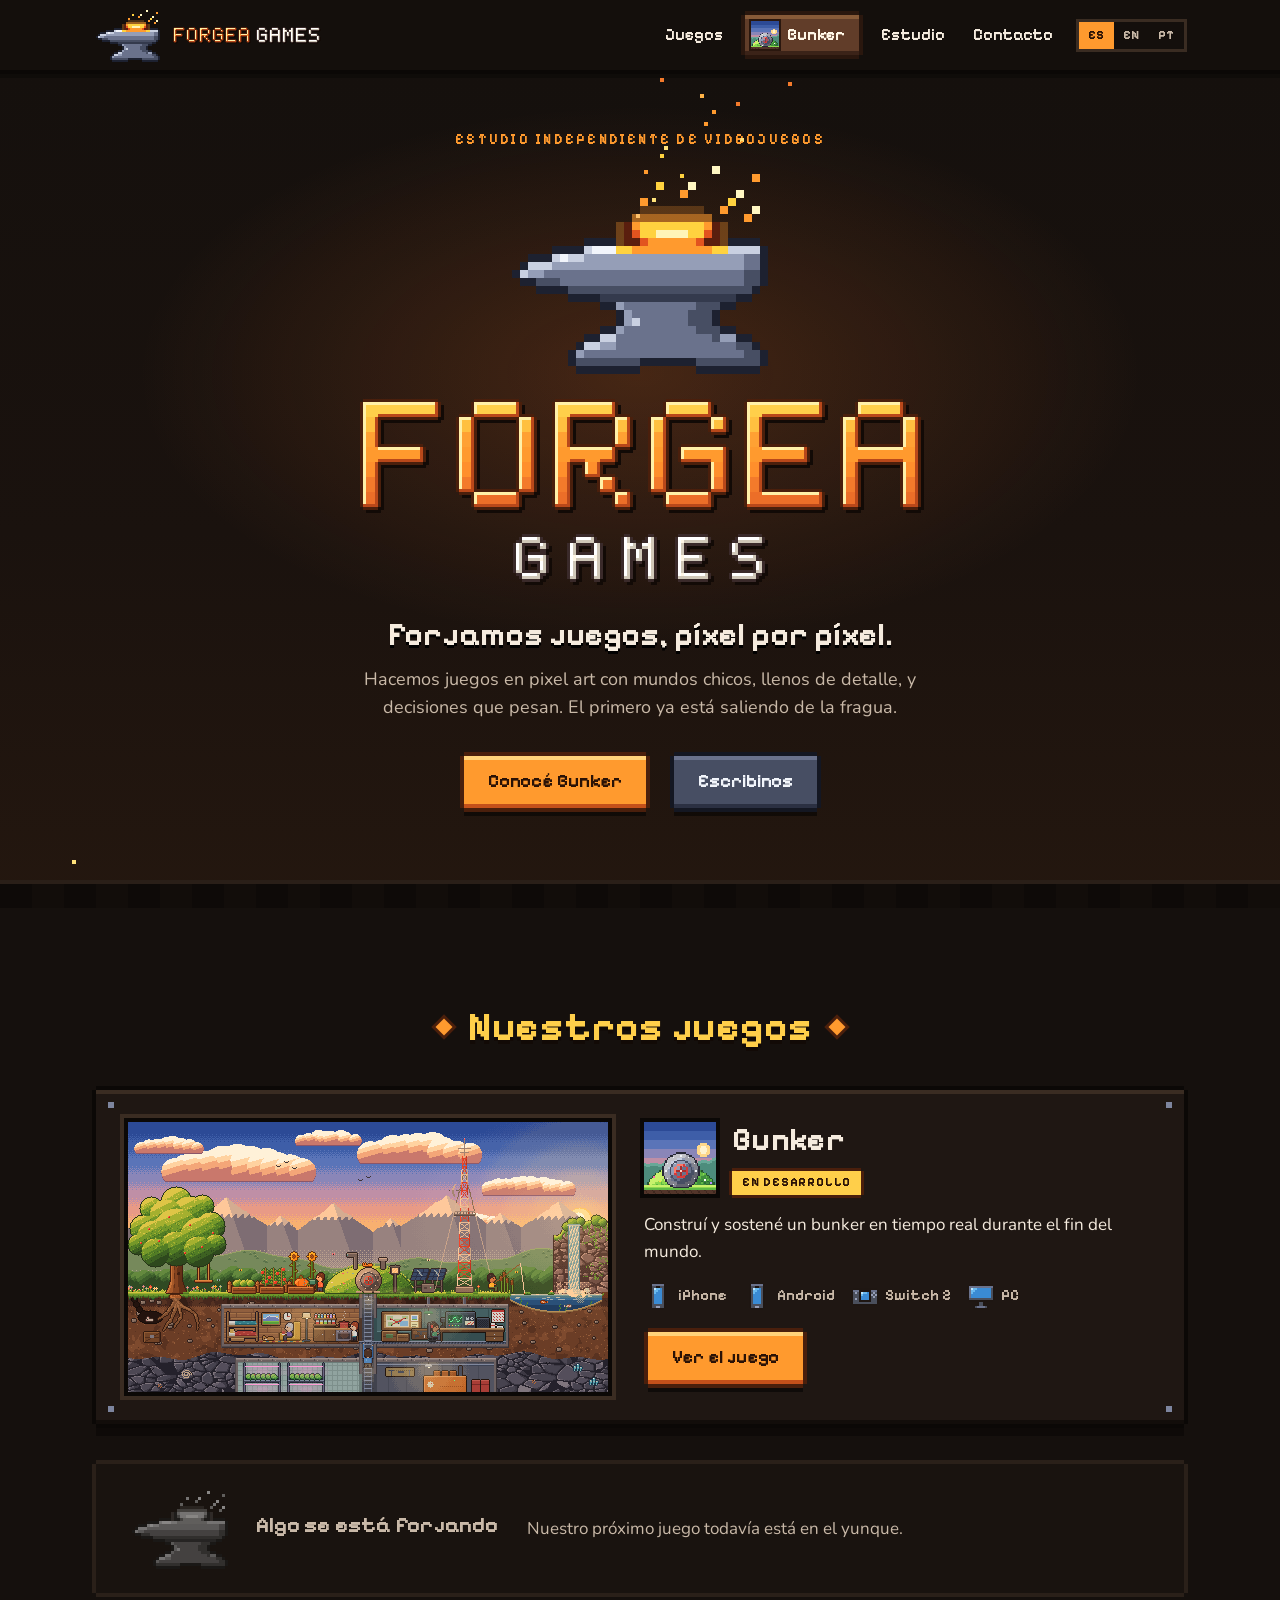
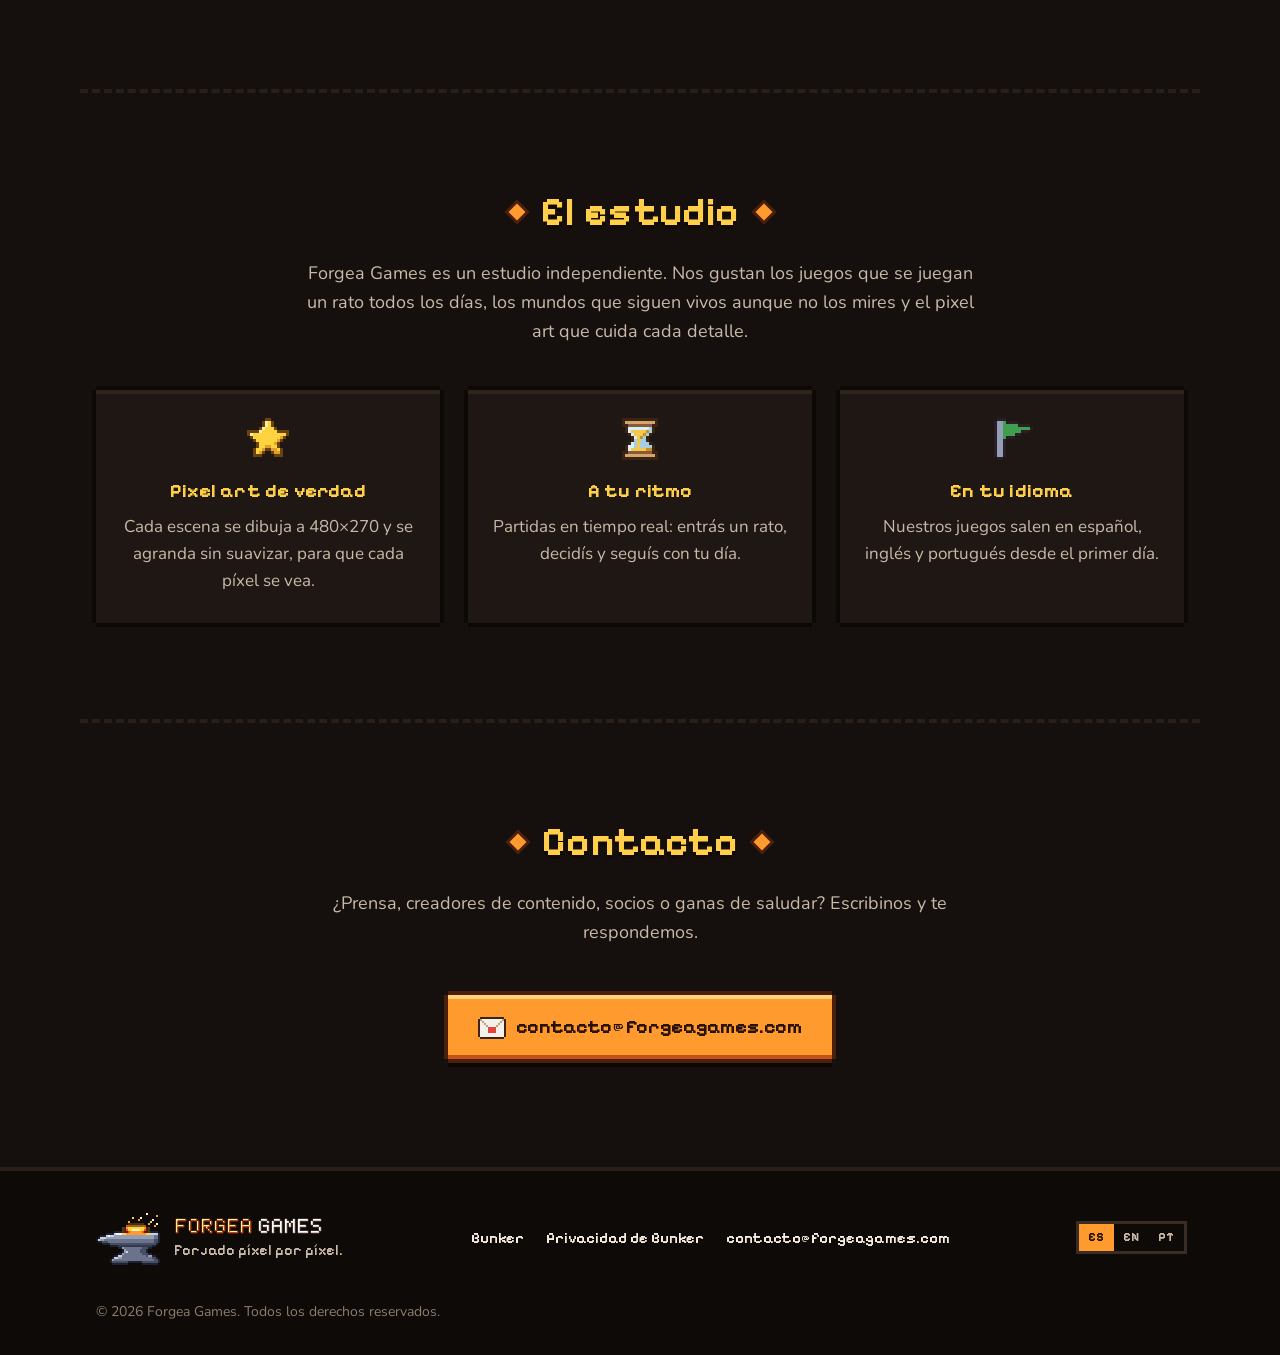
==== index.html @ 0dc5e430 "Sitio armado desde a2ef6ce" ====
<!doctype html>
<html lang="es-419">
<head>
<meta charset="utf-8">
<meta name="viewport" content="width=device-width, initial-scale=1">
<title>Forgea Games · Estudio independiente de videojuegos</title>
<meta name="description" content="Forgea Games es un estudio independiente de videojuegos en pixel art. Nuestro primer juego, Bunker, llega pronto a celulares, consola y PC.">
<link rel="canonical" href="https://forgeagames.com/">
<link rel="alternate" hreflang="es" href="https://forgeagames.com/">
<link rel="alternate" hreflang="en" href="https://forgeagames.com/en/">
<link rel="alternate" hreflang="pt-BR" href="https://forgeagames.com/pt/">
<link rel="alternate" hreflang="x-default" href="https://forgeagames.com/">
<meta property="og:type" content="website">
<meta property="og:site_name" content="Forgea Games">
<meta property="og:title" content="Forgea Games · Estudio independiente de videojuegos">
<meta property="og:description" content="Forgea Games es un estudio independiente de videojuegos en pixel art. Nuestro primer juego, Bunker, llega pronto a celulares, consola y PC.">
<meta property="og:url" content="https://forgeagames.com/">
<meta property="og:image" content="https://forgeagames.com/assets/img/og/forgea.png">
<meta property="og:image:width" content="1200">
<meta property="og:image:height" content="630">
<meta property="og:locale" content="es_LA">
<meta name="twitter:card" content="summary_large_image">
<meta name="theme-color" content="#15100d">
<link rel="icon" href="./assets/favicon.ico?v=51ffd962" sizes="32x32">
<link rel="icon" type="image/png" href="./assets/img/forgea/favicon-32.png?v=cf8dc2ad">
<link rel="apple-touch-icon" href="./assets/img/forgea/apple-touch-icon.png?v=81896b90">
<link rel="manifest" href="./site.webmanifest">
<link rel="preload" href="./assets/fonts/bunker-pixel-700.woff2?v=e2ce16b4" as="font" type="font/woff2" crossorigin>
<link rel="stylesheet" href="./assets/css/sitio.css?v=8b148fa3">
<script>document.documentElement.classList.add('js')</script>
<script type="application/ld+json">{"@context": "https://schema.org", "@type": "Organization", "name": "Forgea Games", "url": "https://forgeagames.com/", "logo": "https://forgeagames.com/assets/img/forgea/icon-512.png", "email": "contacto@forgeagames.com"}</script>
</head>
<body class="pagina-inicio">
<a class="saltar" href="#contenido">Saltar al contenido</a>
<header class="cabecera">
  <div class="cabecera__in">
    <a class="marca" href="./">
      <img class="marca__yunque" src="./assets/img/forgea/yunque.png?v=7bada921" width="64" height="54" alt="">
      <img class="marca__texto" src="./assets/img/forgea/logo-linea.png?v=d638ceb3" width="149" height="18" alt="Forgea Games">
    </a>
    <button class="menu-boton" type="button" aria-expanded="false" aria-controls="menu">
      <span class="menu-boton__barras" aria-hidden="true"></span>
      <span class="oculto">Menú</span>
    </button>
    <nav id="menu" class="menu" aria-label="Principal">
      <a class="menu__link" href="./#juegos">Juegos</a>
      <a class="menu__solapa" href="bunker/">
        <img src="./assets/img/bunker/icono.png?v=cd34c336" width="28" height="28" alt="">
        <span>Bunker</span>
      </a>
      <a class="menu__link" href="./#estudio">Estudio</a>
      <a class="menu__link" href="./#contacto">Contacto</a>
      <div class="idiomas" role="group" aria-label="Idioma"><a href="./" hreflang="es" lang="es-419" title="Español" aria-current="true">ES</a><a href="en/" hreflang="en" lang="en" title="English">EN</a><a href="pt/" hreflang="pt-BR" lang="pt-BR" title="Português">PT</a></div>
    </nav>
  </div>
</header>
<main id="contenido">
<section class="forja" aria-labelledby="titulo-forgea">
  <canvas class="forja__chispas" aria-hidden="true"></canvas>
  <div class="forja__in">
    <p class="forja__etiqueta">Estudio independiente de videojuegos</p>
    <h1 id="titulo-forgea" class="forja__logo">
      <img class="forja__yunque pixel" src="./assets/img/forgea/yunque.png?v=7bada921" width="32" height="27" alt="">
      <img class="forja__nombre pixel" src="./assets/img/forgea/logo.png?v=f88aaccf" width="189" height="63" alt="Forgea Games">
    </h1>
    <p class="forja__lema">Forjamos juegos, píxel por píxel.</p>
    <p class="forja__texto">Hacemos juegos en pixel art con mundos chicos, llenos de detalle, y decisiones que pesan. El primero ya está saliendo de la fragua.</p>
    <div class="botones">
      <a class="boton boton--fuego" href="bunker/">Conocé Bunker</a>
      <a class="boton boton--acero" href="#contacto">Escribinos</a>
    </div>
  </div>
</section>

<section id="juegos" class="seccion" aria-labelledby="titulo-juegos">
  <h2 id="titulo-juegos" class="seccion__titulo">Nuestros juegos</h2>
  <div class="juegos">
    <article class="juego placa" aria-labelledby="nombre-bunker">
      <a class="juego__arte" href="bunker/" tabindex="-1" aria-hidden="true">
        <img class="pixel" src="./assets/img/bunker/momento-tarde.webp?v=a9194ed6" width="480" height="270" alt="" loading="lazy">
      </a>
      <div class="juego__info">
        <div class="juego__cabeza">
          <img class="juego__icono pixel" src="./assets/img/bunker/icono.png?v=cd34c336" width="72" height="72" alt="">
          <div>
            <h3 id="nombre-bunker" class="juego__nombre"><a href="bunker/">Bunker</a></h3>
            <p class="chip">En desarrollo</p>
          </div>
        </div>
        <p class="juego__texto">Construí y sostené un bunker en tiempo real durante el fin del mundo.</p>
        <ul class="juego__plataformas" aria-label="Plataformas">
          <li><img class="pixel" src="./assets/img/iconos/celular.png?v=62408f37" width="28" height="28" alt="">iPhone</li>
          <li><img class="pixel" src="./assets/img/iconos/celular.png?v=62408f37" width="28" height="28" alt="">Android</li>
          <li><img class="pixel" src="./assets/img/iconos/consola.png?v=cbda103f" width="28" height="28" alt="">Switch 2</li>
          <li><img class="pixel" src="./assets/img/iconos/pc.png?v=836e773e" width="28" height="28" alt="">PC</li>
        </ul>
        <a class="boton boton--fuego" href="bunker/">Ver el juego</a>
      </div>
    </article>
    <article class="juego juego--proximo placa placa--apagada" aria-labelledby="titulo-proximo">
      <img class="juego__yunque pixel" src="./assets/img/forgea/yunque.png?v=7bada921" width="32" height="27" alt="">
      <h3 id="titulo-proximo" class="juego__nombre">Algo se está forjando</h3>
      <p>Nuestro próximo juego todavía está en el yunque.</p>
    </article>
  </div>
</section>

<section id="estudio" class="seccion seccion--estudio" aria-labelledby="titulo-estudio">
  <h2 id="titulo-estudio" class="seccion__titulo">El estudio</h2>
  <p class="seccion__intro">Forgea Games es un estudio independiente. Nos gustan los juegos que se juegan un rato todos los días, los mundos que siguen vivos aunque no los mires y el pixel art que cuida cada detalle.</p>
  <ul class="pilares">
    <li class="pilar">
      <img class="pixel" src="./assets/img/iconos/estrella.png?v=aeb5903c" width="42" height="42" alt="">
      <h3>Pixel art de verdad</h3>
      <p>Cada escena se dibuja a 480×270 y se agranda sin suavizar, para que cada píxel se vea.</p>
    </li>
    <li class="pilar">
      <img class="pixel" src="./assets/img/iconos/reloj_arena.png?v=284cdc92" width="42" height="42" alt="">
      <h3>A tu ritmo</h3>
      <p>Partidas en tiempo real: entrás un rato, decidís y seguís con tu día.</p>
    </li>
    <li class="pilar">
      <img class="pixel" src="./assets/img/iconos/bandera.png?v=748ab055" width="42" height="42" alt="">
      <h3>En tu idioma</h3>
      <p>Nuestros juegos salen en español, inglés y portugués desde el primer día.</p>
    </li>
  </ul>
</section>

<section id="contacto" class="seccion seccion--contacto" aria-labelledby="titulo-contacto">
  <h2 id="titulo-contacto" class="seccion__titulo">Contacto</h2>
  <p class="seccion__intro">¿Prensa, creadores de contenido, socios o ganas de saludar? Escribinos y te respondemos.</p>
  <p class="contacto">
    <a class="boton boton--fuego boton--grande" href="mailto:contacto@forgeagames.com">
      <img class="pixel" src="./assets/img/iconos/carta.png?v=d3235bd9" width="28" height="28" alt="">contacto@forgeagames.com
    </a>
  </p>
</section>

</main>
<footer class="pie">
  <div class="pie__in">
    <div class="pie__marca">
      <img src="./assets/img/forgea/yunque.png?v=7bada921" width="64" height="54" alt="">
      <div>
        <img src="./assets/img/forgea/logo-linea.png?v=d638ceb3" width="149" height="18" alt="Forgea Games">
        <p>Forjado píxel por píxel.</p>
      </div>
    </div>
    <nav class="pie__links" aria-label="Enlaces">
      <a href="bunker/">Bunker</a>
      <a href="bunker/privacidad/">Privacidad de Bunker</a>
      <a href="mailto:contacto@forgeagames.com">contacto@forgeagames.com</a>
    </nav>
    <div class="idiomas idiomas--pie" role="group" aria-label="Idioma"><a href="./" hreflang="es" lang="es-419" title="Español" aria-current="true">ES</a><a href="en/" hreflang="en" lang="en" title="English">EN</a><a href="pt/" hreflang="pt-BR" lang="pt-BR" title="Português">PT</a></div>
  </div>
  <p class="pie__legal">© 2026 Forgea Games. Todos los derechos reservados.</p>
</footer>
<script src="./assets/js/sitio.js?v=b1e569f9" defer></script>
</body>
</html>
---- assets/css/sitio.css ----
/* Forgea Games. Pixel art en todo: las imagenes chicas se agrandan sin suavizar (.pixel) y los bordes
   de botones y placas son de 4 px, como un pixel del juego a x4. */

@font-face { font-family: 'Bunker Pixel'; src: url(../fonts/bunker-pixel-400.woff2) format('woff2'); font-weight: 400; font-display: swap; }
@font-face { font-family: 'Bunker Pixel'; src: url(../fonts/bunker-pixel-600.woff2) format('woff2'); font-weight: 600; font-display: swap; }
@font-face { font-family: 'Bunker Pixel'; src: url(../fonts/bunker-pixel-700.woff2) format('woff2'); font-weight: 700; font-display: swap; }
@font-face { font-family: 'Nunito'; src: url(../fonts/nunito.woff2) format('woff2'); font-weight: 200 1000; font-display: swap; }

:root {
  --fondo: #15100d;
  --fondo-2: #1f1713;
  --fondo-3: #2a1f18;
  --linea: #0b0806;
  --texto: #f5ebde;
  --texto-suave: #c9b9a8;
  --fuego: #ff9a2e;
  --fuego-claro: #ffcf4a;
  --fuego-oscuro: #c4501a;
  --acero: #6a728c;
  --acero-claro: #959eb7;
  --tinta: #3b2a20;
  --tinta-suave: #6b5442;
  --amarillo: #ffd23f;
  --ancho: 1120px;
  --cabecera: 74px;
  --pixel-font: 'Bunker Pixel', ui-monospace, 'Courier New', monospace;
  --texto-font: 'Nunito', system-ui, -apple-system, 'Segoe UI', Roboto, sans-serif;
}

*, *::before, *::after { box-sizing: border-box; }
html { -webkit-text-size-adjust: 100%; scroll-behavior: smooth; scroll-padding-top: calc(var(--cabecera) + 16px); }
body { margin: 0; min-height: 100vh; background: var(--fondo); color: var(--texto); font: 400 1.0625rem/1.6 var(--texto-font); font-variant-ligatures: none; overflow-x: hidden; }
img { max-width: 100%; height: auto; }
.pixel, .pixel-fondo { image-rendering: pixelated; }
a { color: var(--fuego-claro); text-underline-offset: 3px; }
a:hover { color: #fff1a0; }
h1, h2, h3 { font-family: var(--pixel-font); font-weight: 700; line-height: 1.15; letter-spacing: .01em; }
p { margin: 0 0 1em; }
:focus-visible { outline: 3px solid #fff1a0; outline-offset: 4px; }
.oculto { position: absolute !important; width: 1px; height: 1px; overflow: hidden; clip: rect(0 0 0 0); white-space: nowrap; }
.saltar { position: absolute; left: 16px; top: -64px; z-index: 100; padding: 10px 16px; background: var(--fuego); color: #2a1206; font-family: var(--pixel-font); font-weight: 700; text-decoration: none; }
.saltar:focus { top: 12px; }

/* ---------------------------------------------------------------- botones y placas */

.boton {
  --bg: #474e63; --hi: #6a728c; --lo: #2b3042; --fg: #f2f5fb; --o: #141722;
  display: inline-flex; align-items: center; justify-content: center; gap: 10px;
  min-height: 52px; padding: 12px 24px; margin: 4px 8px 12px;
  font: 700 1.125rem/1.1 var(--pixel-font); color: var(--fg); text-decoration: none; text-align: center;
  background: var(--bg); border: 0; cursor: pointer;
  box-shadow: 0 -4px 0 0 var(--o), 0 4px 0 0 var(--o), -4px 0 0 0 var(--o), 4px 0 0 0 var(--o),
    0 8px 0 0 rgba(0, 0, 0, .5), inset 0 4px 0 0 var(--hi), inset 0 -4px 0 0 var(--lo);
  transition: transform .08s, filter .15s;
}
.boton img { width: 28px; height: 28px; image-rendering: pixelated; }
.boton:hover { color: var(--fg); filter: brightness(1.1); }
.boton:active { transform: translateY(4px); box-shadow: 0 -4px 0 0 var(--o), 0 4px 0 0 var(--o), -4px 0 0 0 var(--o), 4px 0 0 0 var(--o), inset 0 4px 0 0 var(--hi), inset 0 -4px 0 0 var(--lo); }
.boton--fuego { --bg: #ff9a2e; --hi: #ffd27a; --lo: #c4501a; --fg: #2a1206; --o: #4a1f0c; }
.boton--acero { --bg: #474e63; --hi: #6a728c; --lo: #2b3042; --fg: #f2f5fb; --o: #141722; }
.boton--grande { min-height: 64px; padding: 16px 30px; font-size: 1.25rem; }
.botones { display: flex; flex-wrap: wrap; justify-content: center; gap: 8px 12px; }

.placa {
  position: relative;
  background:
    linear-gradient(#7d859e, #7d859e) left 12px top 12px / 6px 6px no-repeat,
    linear-gradient(#7d859e, #7d859e) right 12px top 12px / 6px 6px no-repeat,
    linear-gradient(#7d859e, #7d859e) left 12px bottom 12px / 6px 6px no-repeat,
    linear-gradient(#7d859e, #7d859e) right 12px bottom 12px / 6px 6px no-repeat,
    var(--fondo-2);
  box-shadow: 0 -4px 0 0 var(--linea), 0 4px 0 0 var(--linea), -4px 0 0 0 var(--linea), 4px 0 0 0 var(--linea),
    inset 0 4px 0 0 #3a2c22, inset 0 -4px 0 0 #120d0a, 0 12px 0 0 rgba(0, 0, 0, .35);
}
.placa--apagada { background: #19130f; box-shadow: 0 -4px 0 0 #2a2019, 0 4px 0 0 #2a2019, -4px 0 0 0 #2a2019, 4px 0 0 0 #2a2019; }

.chip { display: inline-block; margin: 0; padding: 4px 10px; font: 700 .8125rem/1.2 var(--pixel-font); letter-spacing: .06em; text-transform: uppercase; color: #2a1206; background: var(--fuego-claro); box-shadow: 0 -3px 0 0 #4a1f0c, 0 3px 0 0 #4a1f0c, -3px 0 0 0 #4a1f0c, 3px 0 0 0 #4a1f0c; }
.chip--verde { background: #8fd94e; box-shadow: 0 -3px 0 0 #1f5531, 0 3px 0 0 #1f5531, -3px 0 0 0 #1f5531, 3px 0 0 0 #1f5531; }
.chip--arena { background: #f3c26b; box-shadow: 0 -3px 0 0 #6a432f, 0 3px 0 0 #6a432f, -3px 0 0 0 #6a432f, 3px 0 0 0 #6a432f; }
.chip--hielo { background: #bce6ff; box-shadow: 0 -3px 0 0 #2865ad, 0 3px 0 0 #2865ad, -3px 0 0 0 #2865ad, 3px 0 0 0 #2865ad; }

/* ---------------------------------------------------------------- cabecera */

.cabecera { position: sticky; top: 0; z-index: 40; background: rgba(21, 16, 13, .94); border-bottom: 4px solid var(--linea); box-shadow: 0 4px 0 rgba(0, 0, 0, .25); }
@supports (backdrop-filter: blur(4px)) { .cabecera { background: rgba(21, 16, 13, .82); backdrop-filter: blur(8px); } }
.cabecera__in { position: relative; max-width: var(--ancho); min-height: calc(var(--cabecera) - 4px); margin: 0 auto; padding: 8px 16px; display: flex; align-items: center; gap: 16px; }
.marca { display: inline-flex; align-items: center; gap: 12px; text-decoration: none; flex: none; }
.marca img { image-rendering: pixelated; display: block; }
.marca__yunque { width: 64px; height: 54px; }
.marca__texto { width: 149px; height: 18px; }
.menu { margin-left: auto; display: flex; align-items: center; gap: 4px; }
.menu__link { padding: 10px 12px; font: 600 1rem/1 var(--pixel-font); color: var(--texto); text-decoration: none; }
.menu__link:hover { color: var(--fuego-claro); }
.menu__solapa { display: inline-flex; align-items: center; gap: 8px; margin: 0 6px; padding: 6px 14px 6px 6px; font: 700 1rem/1 var(--pixel-font); color: #fff7e6; text-decoration: none; background: #613d29; box-shadow: 0 -4px 0 0 #2a170e, 0 4px 0 0 #2a170e, -4px 0 0 0 #2a170e, 4px 0 0 0 #2a170e, inset 0 4px 0 0 #875a38, inset 0 -4px 0 0 #3b2318; }
.menu__solapa img { width: 28px; height: 28px; image-rendering: pixelated; box-shadow: 0 0 0 2px #2a170e; }
.menu__solapa:hover { color: #fff7e6; filter: brightness(1.12); }
.menu__solapa[aria-current] { background: #5fb845; color: #10260f; box-shadow: 0 -4px 0 0 #1f5531, 0 4px 0 0 #1f5531, -4px 0 0 0 #1f5531, 4px 0 0 0 #1f5531, inset 0 4px 0 0 #8fd94e, inset 0 -4px 0 0 #3f8f3d; }
.idiomas { display: inline-flex; margin-left: 10px; box-shadow: 0 0 0 3px #3a2c22; }
.idiomas a { padding: 7px 9px; font: 700 .8125rem/1 var(--pixel-font); color: var(--texto-suave); text-decoration: none; letter-spacing: .04em; }
.idiomas a:hover { color: var(--texto); background: #2a1f18; }
.idiomas a[aria-current] { color: #2a1206; background: var(--fuego); }
.menu-boton { display: none; margin-left: auto; width: 48px; height: 48px; padding: 0; background: #2a1f18; border: 0; cursor: pointer; box-shadow: 0 -3px 0 0 var(--linea), 0 3px 0 0 var(--linea), -3px 0 0 0 var(--linea), 3px 0 0 0 var(--linea), inset 0 3px 0 0 #3a2c22; }
.menu-boton__barras { display: block; width: 24px; height: 4px; margin: 0 auto; background: var(--texto); box-shadow: 0 -8px 0 var(--texto), 0 8px 0 var(--texto); }
.menu-boton[aria-expanded="true"] .menu-boton__barras { background: var(--fuego); box-shadow: 0 -8px 0 var(--fuego), 0 8px 0 var(--fuego); }

@media (max-width: 860px) {
  .js .menu-boton { display: block; }
  .menu { width: 100%; flex-wrap: wrap; justify-content: center; }
  .cabecera__in { flex-wrap: wrap; }
  .js .cabecera__in { flex-wrap: nowrap; }
  .js .menu { display: none; position: absolute; top: 100%; left: 0; right: 0; margin: 4px 0 0; padding: 12px 16px 20px; flex-direction: column; align-items: stretch; gap: 6px; background: var(--fondo-2); border-bottom: 4px solid var(--linea); box-shadow: 0 12px 0 rgba(0, 0, 0, .3); }
  .js .menu.abierto { display: flex; }
  .js .menu__link { padding: 14px 8px; font-size: 1.125rem; }
  .js .menu__solapa { margin: 6px 4px; padding: 8px 14px 8px 8px; font-size: 1.125rem; }
  .js .idiomas { align-self: center; margin: 14px 0 0; }
  .js .idiomas a { padding: 10px 14px; font-size: .9375rem; }
}

/* ---------------------------------------------------------------- portada: la forja */

.forja { position: relative; overflow: hidden; min-height: min(calc(100svh - var(--cabecera)), 900px); display: grid; place-items: center; padding: 56px 16px 88px; text-align: center;
  background: radial-gradient(56% 46% at 50% 36%, rgba(255, 122, 48, .20), rgba(255, 122, 48, 0) 70%), linear-gradient(#15100d, #1a120e 55%, #24170f); }
.forja::after { content: ''; position: absolute; left: 0; right: 0; bottom: 0; height: 24px; background: repeating-linear-gradient(90deg, #0e0a08 0 32px, #120d0a 32px 64px); box-shadow: 0 -4px 0 #2a1f18; }
.forja__chispas { position: absolute; inset: 0; width: 100%; height: 100%; image-rendering: pixelated; pointer-events: none; }
.forja__in { position: relative; z-index: 1; max-width: 760px; }
.forja__etiqueta { margin: 0 0 8px; font: 700 .875rem/1.4 var(--pixel-font); letter-spacing: .16em; text-transform: uppercase; color: var(--fuego); }
.forja__logo { margin: 0; display: flex; flex-direction: column; align-items: center; gap: 22px; }
.forja__yunque { width: 192px; height: auto; }
.forja__nombre { width: min(378px, 100%); height: auto; }
.forja__lema { margin: 30px 0 10px; font: 700 clamp(1.375rem, 3.2vw, 2rem)/1.25 var(--pixel-font); color: var(--texto); text-shadow: 0 3px 0 #000; }
.forja__texto { max-width: 580px; margin: 0 auto 30px; font-size: 1.125rem; color: var(--texto-suave); }
@media (min-width: 900px) {
  .forja__yunque { width: 256px; }
  .forja__nombre { width: 567px; }
}

/* ---------------------------------------------------------------- secciones de la portada */

.seccion { max-width: var(--ancho); margin: 0 auto; padding: 96px 16px; }
.seccion__titulo { margin: 0 0 40px; text-align: center; font-size: clamp(1.75rem, 4vw, 2.5rem); color: var(--fuego-claro); text-shadow: 0 4px 0 #120a06; }
.seccion__titulo::before, .seccion__titulo::after { content: ''; display: inline-block; width: 12px; height: 12px; margin: 0 18px; vertical-align: .18em; background: var(--fuego); box-shadow: 0 0 0 3px #4a1f0c; transform: rotate(45deg); }
.seccion__intro { max-width: 680px; margin: -16px auto 44px; text-align: center; font-size: 1.125rem; color: var(--texto-suave); }
.seccion--estudio, .seccion--contacto { border-top: 4px dashed #2a1f18; }

.juegos { display: grid; gap: 40px; }
.juego { display: grid; grid-template-columns: 480px 1fr; gap: 36px; padding: 32px; }
.juego__arte { display: block; align-self: start; line-height: 0; box-shadow: 0 0 0 4px var(--linea), 0 0 0 8px #3a2c22; }
.juego__arte img { width: 100%; height: auto; aspect-ratio: 16 / 9; object-fit: cover; }
.juego__info { display: flex; flex-direction: column; align-items: flex-start; }
.juego__cabeza { display: flex; align-items: center; gap: 16px; margin-bottom: 16px; }
.juego__icono { width: 72px; height: 72px; image-rendering: pixelated; box-shadow: 0 0 0 4px var(--linea); }
.juego__nombre { margin: 0 0 8px; font-size: 2rem; }
.juego__nombre a { color: var(--texto); text-decoration: none; }
.juego__nombre a:hover { color: var(--fuego-claro); }
.juego__texto { font-size: 1.0625rem; }
.juego__plataformas { display: flex; flex-wrap: wrap; gap: 6px 16px; margin: 0 0 22px; padding: 0; list-style: none; font: 600 .9375rem/1 var(--pixel-font); color: var(--texto-suave); }
.juego__plataformas li { display: inline-flex; align-items: center; gap: 6px; }
.juego__plataformas img { width: 28px; height: 28px; image-rendering: pixelated; }
.juego__info .boton { margin: auto 4px 8px; }
.juego--proximo { display: flex; align-items: center; gap: 28px; padding: 24px 36px; color: var(--texto-suave); }
.juego--proximo .juego__nombre { margin: 0 0 6px; font-size: 1.375rem; color: var(--texto-suave); }
.juego--proximo p { margin: 0; }
.juego__yunque { width: 96px; flex: none; image-rendering: pixelated; filter: grayscale(1) brightness(.8); opacity: .65; }

.pilares { display: grid; grid-template-columns: repeat(3, 1fr); gap: 28px; margin: 0; padding: 0; list-style: none; }
.pilar { padding: 28px 24px 12px; text-align: center; background: var(--fondo-2); box-shadow: 0 -4px 0 0 var(--linea), 0 4px 0 0 var(--linea), -4px 0 0 0 var(--linea), 4px 0 0 0 var(--linea), inset 0 4px 0 0 #2f241c; }
.pilar img { width: 42px; height: 42px; image-rendering: pixelated; }
.pilar h3 { margin: 12px 0 10px; font-size: 1.25rem; color: var(--fuego-claro); }
.pilar p { color: var(--texto-suave); }

.contacto { margin: 0; text-align: center; }

@media (max-width: 960px) {
  .juego { grid-template-columns: 1fr; }
}
@media (max-width: 560px) {
  .juego--proximo { flex-direction: column; text-align: center; padding: 32px 20px; }
}
@media (max-width: 720px) {
  .pilares { grid-template-columns: 1fr; }
  .seccion { padding: 72px 16px; }
  .juego { padding: 20px; }
  .boton--grande { font-size: 1rem; padding: 14px 18px; }
}

/* ---------------------------------------------------------------- pie */

.pie { background: #0e0a08; border-top: 4px solid #2a1f18; color: var(--texto-suave); }
.pie__in { max-width: var(--ancho); margin: 0 auto; padding: 40px 16px 20px; display: flex; flex-wrap: wrap; align-items: center; justify-content: space-between; gap: 24px; }
.pie__marca { display: flex; align-items: center; gap: 14px; }
.pie__marca img { image-rendering: pixelated; display: block; }
.pie__marca p { margin: 8px 0 0; font: 600 .875rem/1.2 var(--pixel-font); }
.pie__links { display: flex; flex-wrap: wrap; gap: 8px 22px; font: 600 .9375rem/1.2 var(--pixel-font); }
.pie__links a { color: var(--texto); text-decoration: none; }
.pie__links a:hover { color: var(--fuego-claro); }
.idiomas--pie { margin: 0; }
.pie__legal { max-width: var(--ancho); margin: 0 auto; padding: 16px 16px 32px; font-size: .875rem; color: #8d7d6d; }

/* ---------------------------------------------------------------- Bunker: la escena */

.escena { position: relative; background: #3a8bd4; }
.escena__cuadro { position: relative; height: clamp(440px, 56.25vw, calc(100svh - var(--cabecera) - 92px)); overflow: hidden; }
.escena__arte { position: absolute; inset: 0; width: 100%; height: 100%; object-fit: cover; object-position: 50% 62%; opacity: 0; transition: opacity 1.6s ease; }
.escena__arte.es-visible { opacity: 1; }
.escena__cartel { position: absolute; top: clamp(14px, 3.2vw, 44px); left: 50%; transform: translateX(-50%); display: flex; flex-direction: column; align-items: center; pointer-events: none; }
.cartel { margin: 0; line-height: 0; border-style: solid; border-color: transparent; border-width: 24px 24px 30px; padding: 2px 18px 0;
  border-image: url(../img/ui/tabla.png) 24 24 30 24 fill / 24px 24px 30px 24px repeat; image-rendering: pixelated; filter: drop-shadow(0 6px 0 rgba(20, 10, 4, .45)); }
.cartel img { width: 189px; height: 64px; image-rendering: pixelated; }
.papelito { margin: -6px 0 0; padding: 6px 14px 8px; font: 700 .8125rem/1 var(--pixel-font); color: var(--tinta); letter-spacing: .04em; background: #f3e3c3; box-shadow: 0 -3px 0 0 #a58a5e, 0 3px 0 0 #a58a5e, -3px 0 0 0 #a58a5e, 3px 0 0 0 #a58a5e, 0 6px 0 0 rgba(0, 0, 0, .3); transform: rotate(-2deg); }
@media (min-width: 900px) {
  .cartel { border-width: 48px 48px 60px; padding: 4px 40px 0; border-image-width: 48px 48px 60px 48px; }
  .cartel img { width: 378px; height: 128px; }
  .papelito { margin-top: -10px; font-size: 1rem; padding: 8px 18px 10px; }
}

.barra { position: relative; z-index: 2; background: #613d29 url(../img/ui/textura-madera.png) 0 0 / 64px 32px repeat; image-rendering: pixelated; border-top: 4px solid #2a170e; border-bottom: 4px solid #2a170e; box-shadow: inset 0 4px 0 #875a38, inset 0 -4px 0 #3b2318; }
.barra__in { max-width: var(--ancho); margin: 0 auto; padding: 14px 16px; display: flex; align-items: center; gap: 12px 24px; flex-wrap: wrap; }
.momentos { display: flex; gap: 6px; flex-wrap: wrap; }
.momento { position: relative; display: inline-flex; align-items: center; gap: 8px; min-height: 44px; padding: 0 10px; font: 700 .9375rem/1 var(--pixel-font); color: #fff7e6; text-shadow: 0 2px 0 #2a170e; cursor: pointer; background: transparent;
  border-style: solid; border-color: transparent; border-width: 10px 10px 14px; border-image: url(../img/ui/boton_madera.png) 10 10 14 10 fill / 10px 10px 14px 10px repeat; image-rendering: pixelated; }
.momento:hover { filter: brightness(1.12); }
.momento[aria-pressed="true"] { border-image-source: url(../img/ui/boton_verde.png); color: #fff; }
.momento__cielo { width: 14px; height: 14px; flex: none; box-shadow: 0 0 0 2px #1e1612; }
.momento[data-momento="manana"] .momento__cielo { background: linear-gradient(#a98bd0 50%, #f3a6b4 50%); }
.momento[data-momento="mediodia"] .momento__cielo { background: linear-gradient(#3a8bd4 50%, #69b9ef 50%); }
.momento[data-momento="tarde"] .momento__cielo { background: linear-gradient(#ff9a4a 50%, #ffd27a 50%); }
.momento[data-momento="noche"] .momento__cielo { background: linear-gradient(#20284a 50%, #45527c 50%); }
.momento[data-ahora]::after { content: attr(data-ahora); position: absolute; top: -20px; right: -14px; padding: 3px 7px; font: 700 .6875rem/1 var(--pixel-font); letter-spacing: .06em; text-transform: uppercase; color: #3b2318; text-shadow: none; background: rgba(240, 222, 150, .95); transform: rotate(6deg); box-shadow: 0 2px 0 rgba(0, 0, 0, .25); }
.barra__texto { flex: 1 1 320px; margin: 0; color: #fff7e6; text-shadow: 0 2px 0 #2a170e; line-height: 1.35; }
.barra__reloj { display: block; font: 700 1rem/1.3 var(--pixel-font); color: var(--amarillo); }
.barra__desc { font-size: .9375rem; font-weight: 600; }

/* ---------------------------------------------------------------- Bunker: bajo tierra */

.subsuelo { --suelo: max(200vw, 1560px); position: relative; padding-bottom: 32px;
  background:
    linear-gradient(rgba(12, 10, 16, .28), rgba(12, 10, 16, .28)),
    url(../img/bunker/subsuelo.webp) center top / var(--suelo) auto no-repeat,
    url(../img/bunker/subsuelo-hondo.webp) center calc(var(--suelo) * 485 / 960) / var(--suelo) auto repeat-y,
    #262735;
  image-rendering: pixelated; }
.subsuelo > * { image-rendering: auto; }
.contenedor { max-width: var(--ancho); margin: 0 auto; }
.contenedor--angosto { max-width: 800px; }
.bloque { padding: 64px 16px; }
.bloque + .bloque { padding-top: 24px; }
.titulo-bloque { display: table; margin: 0 auto 36px; padding: 0 16px; font-size: clamp(1.375rem, 3.4vw, 2rem); color: var(--amarillo); text-align: center; text-shadow: 0 3px 0 #2a170e, 3px 0 0 #2a170e, -3px 0 0 #2a170e, 0 -3px 0 #2a170e;
  border-style: solid; border-color: transparent; border-width: 24px 24px 30px; border-image: url(../img/ui/tabla.png) 24 24 30 24 fill / 24px 24px 30px 24px repeat; image-rendering: pixelated; filter: drop-shadow(0 6px 0 rgba(0, 0, 0, .4)); }
.bloque__intro { max-width: 640px; margin: -18px auto 36px; text-align: center; font-weight: 600; color: #f5ebde; text-shadow: 0 2px 0 #000; }
.bloque__nota { margin: 32px auto 0; text-align: center; font-weight: 600; color: #f5ebde; text-shadow: 0 2px 0 #000; }

.papel { position: relative; color: var(--tinta); border-style: solid; border-color: transparent; border-width: 16px 16px 26px; border-image: url(../img/ui/papel.png) 8 8 13 8 fill / 16px 16px 26px 16px repeat; image-rendering: pixelated; filter: drop-shadow(0 6px 0 rgba(0, 0, 0, .35)); }
.papel > * { image-rendering: auto; }
.papel a { color: #a2441a; }
.papel a:hover { color: #c4501a; }
.tabla { position: relative; color: #fff7e6; border-style: solid; border-color: transparent; border-width: 48px 48px 60px; border-image: url(../img/ui/tabla.png) 24 24 30 24 fill / 48px 48px 60px 48px repeat; image-rendering: pixelated; filter: drop-shadow(0 8px 0 rgba(0, 0, 0, .4)); }
.tabla > * { image-rendering: auto; }

.presentacion { max-width: 880px; margin: 0 auto 64px; padding: 4px 12px 0; text-align: center; text-shadow: 0 2px 0 #2a170e; font-size: 1.125rem; font-weight: 600; }
.presentacion__lema { font: 700 clamp(1.375rem, 3vw, 1.875rem)/1.3 var(--pixel-font); color: var(--amarillo); text-shadow: 0 3px 0 #2a170e; }
.presentacion p:last-child { margin-bottom: 4px; }

.plataformas { display: grid; grid-template-columns: repeat(4, 1fr); gap: 18px; margin: 0; padding: 0; list-style: none; }
.plataforma { position: relative; display: flex; align-items: center; gap: 14px; min-height: 112px; padding: 8px 6px; color: #e8e2d8; text-shadow: 0 2px 0 #1a1612;
  border-style: solid; border-color: transparent; border-width: 20px 20px 28px; border-image: url(../img/ui/boton_apagado.png) 10 10 14 10 fill / 20px 20px 28px 20px repeat; image-rendering: pixelated; }
.plataforma img { width: 42px; height: 42px; flex: none; image-rendering: pixelated; }
.plataforma__texto { display: flex; flex-direction: column; gap: 6px; min-width: 0; }
.plataforma__sub { font-size: .875rem; font-weight: 700; color: #d9d3c9; line-height: 1.2; }
.plataforma__nombre { font: 700 1.0625rem/1.15 var(--pixel-font); color: #fff; }
.cinta { position: absolute; top: -30px; right: -26px; padding: 5px 14px; font: 700 .75rem/1 var(--pixel-font); letter-spacing: .08em; text-transform: uppercase; color: #3b2318; text-shadow: none; white-space: nowrap; background: rgba(240, 222, 150, .96); transform: rotate(7deg); box-shadow: 0 3px 0 rgba(0, 0, 0, .3);
  clip-path: polygon(0 0, 100% 0, 97% 25%, 100% 50%, 97% 75%, 100% 100%, 0 100%, 3% 75%, 0 50%, 3% 25%); }

.notas { display: grid; grid-template-columns: repeat(3, 1fr); gap: 34px 28px; margin: 0; padding: 0; list-style: none; }
.nota { position: relative; padding: 10px 8px 2px; color: var(--tinta); border-style: solid; border-color: transparent; border-width: 16px 16px 26px; border-image: url(../img/ui/papel.png) 8 8 13 8 fill / 16px 16px 26px 16px repeat; image-rendering: pixelated; filter: drop-shadow(0 6px 0 rgba(0, 0, 0, .35)); transform: rotate(-1deg); }
.nota:nth-child(2n) { transform: rotate(1.2deg); }
.nota:nth-child(3n) { transform: rotate(-.4deg); }
.nota::before { content: ''; position: absolute; top: -26px; left: 50%; width: 30px; height: 30px; margin-left: -15px; background: url(../img/ui/chinche.png) 0 0 / 30px 30px no-repeat; }
.nota__icono { width: 42px; height: 42px; image-rendering: pixelated; }
.nota h3 { margin: 6px 0 8px; font-size: 1.25rem; color: #2a1d16; }
.nota p { font-size: 1rem; line-height: 1.5; }
.bloque__nota--oro { display: flex; align-items: center; justify-content: center; gap: 10px; }
.bloque__nota--oro img { width: 28px; height: 28px; image-rendering: pixelated; }

.biomas { display: grid; gap: 44px; max-width: 1040px; margin: 0 auto; padding: 0; list-style: none; }
.bioma { display: grid; grid-template-columns: 500px 1fr; align-items: center; }
.bioma:nth-child(2) { grid-template-columns: 1fr 500px; }
.bioma:nth-child(2) .foto { order: 2; transform: rotate(1.2deg); margin: 0 0 0 -8px; }
.foto { position: relative; z-index: 1; margin: 0 -8px 0 0; padding: 10px 10px 30px; background: #f3e9d6; box-shadow: 0 0 0 3px #a58a5e, 0 8px 0 3px rgba(0, 0, 0, .3); transform: rotate(-1.2deg); }
.foto::before { content: ''; position: absolute; top: -12px; left: 50%; width: 96px; height: 22px; margin-left: -48px; background: rgba(240, 222, 150, .9); transform: rotate(-3deg); box-shadow: 0 2px 0 rgba(0, 0, 0, .2); }
.foto img { display: block; width: 480px; max-width: 100%; height: auto; aspect-ratio: 16 / 9; image-rendering: pixelated; box-shadow: 0 0 0 2px #3b2a20; }
.bioma__texto { padding: 26px 30px 18px; background: var(--fondo-2); box-shadow: 0 -4px 0 0 var(--linea), 0 4px 0 0 var(--linea), -4px 0 0 0 var(--linea), 4px 0 0 0 var(--linea), inset 0 4px 0 0 #3a2c22, 0 10px 0 0 rgba(0, 0, 0, .35); }
.bioma__texto h3 { margin: 0 0 10px; font-size: 1.5rem; color: var(--texto); }
.datos { margin: 18px 0 0; }
.datos div { display: grid; grid-template-columns: 96px 1fr; gap: 10px; padding: 7px 0; border-top: 2px dashed #3a2c22; }
.datos dt { font: 700 .8125rem/1.5 var(--pixel-font); color: var(--fuego-claro); text-transform: uppercase; letter-spacing: .05em; }
.datos dd { margin: 0; font-size: .9375rem; color: var(--texto-suave); line-height: 1.45; }

.galeria { display: grid; grid-template-columns: repeat(3, 1fr); gap: 28px 24px; margin: 0; padding: 0; list-style: none; }
.galeria li { display: flex; flex-direction: column; }
.galeria__item { display: block; line-height: 0; background: #000; box-shadow: 0 0 0 4px var(--linea), 0 0 0 8px #5c617c, 0 12px 0 4px rgba(0, 0, 0, .4); transition: transform .15s; }
.galeria__item img { width: 100%; height: auto; aspect-ratio: 16 / 9; }
.galeria__item:hover { transform: translateY(-4px); }
.galeria p { margin: 16px 4px 0; font: 600 .9375rem/1.35 var(--pixel-font); color: #f5ebde; text-shadow: 0 2px 0 #000; }

.ayuda { max-width: 640px; margin: 0 auto; padding: 8px 12px 0; text-align: center; }
.ayuda h2 { margin: 0 0 12px; font-size: 1.5rem; color: #2a1d16; }
.ayuda__link { font-weight: 700; }

@media (max-width: 1000px) {
  .plataformas { grid-template-columns: repeat(2, 1fr); gap: 34px 18px; }
  .notas, .galeria { grid-template-columns: repeat(2, 1fr); }
  .bioma, .bioma:nth-child(2) { grid-template-columns: 1fr; max-width: 520px; margin: 0 auto; }
  .bioma:nth-child(2) .foto { order: 0; }
  .foto, .bioma:nth-child(2) .foto { margin: 0 0 -6px; }
}
@media (max-width: 640px) {
  .plataformas { grid-template-columns: 1fr; }
  .cinta { right: -8px; }
  .notas, .galeria { grid-template-columns: 1fr; }
  .tabla { border-width: 24px 24px 30px; border-image-width: 24px 24px 30px 24px; padding: 6px 4px 0; }
  .presentacion { font-size: 1rem; }
  .bloque { padding: 48px 16px; }
  .barra__in { padding: 12px 12px 14px; }
  .momentos { display: grid; grid-template-columns: 1fr 1fr; width: 100%; gap: 8px; }
  .momento { justify-content: center; padding: 0 6px; font-size: .875rem; gap: 6px; }
  .momento__cielo { width: 10px; height: 10px; }
}

/* ---------------------------------------------------------------- visor de capturas */

.visor { width: 100vw; height: 100vh; max-width: none; max-height: none; margin: 0; padding: 0; border: 0; background: transparent; color: var(--texto); }
.visor::backdrop { background: rgba(8, 6, 5, .92); }
.visor[open] { display: grid; place-items: center; }
.visor__figura { margin: 0; padding: 56px 72px 24px; max-width: 100%; display: flex; flex-direction: column; align-items: center; }
.visor__img { display: block; width: auto; height: auto; max-width: min(1600px, 100%); max-height: calc(100vh - 160px); box-shadow: 0 0 0 4px #000, 0 0 0 8px #5c617c; background: #000; }
.visor__pie { margin-top: 18px; font: 600 1rem/1.3 var(--pixel-font); text-align: center; }
.visor__boton, .visor__cerrar { position: fixed; width: 52px; height: 52px; padding: 0; font: 700 2rem/1 var(--pixel-font); color: #f2f5fb; background: #474e63; border: 0; cursor: pointer; box-shadow: 0 -4px 0 0 #141722, 0 4px 0 0 #141722, -4px 0 0 0 #141722, 4px 0 0 0 #141722, inset 0 4px 0 0 #6a728c, inset 0 -4px 0 0 #2b3042; }
.visor__boton { top: 50%; margin-top: -26px; }
.visor__boton--ant { left: 14px; }
.visor__boton--sig { right: 14px; }
.visor__cerrar { top: 14px; right: 14px; }
@media (max-width: 640px) {
  .visor__figura { padding: 64px 8px 80px; }
  .visor__boton { top: auto; bottom: 16px; margin: 0; }
}

/* ---------------------------------------------------------------- privacidad */

.subsuelo--legal { padding-top: 24px; }
.legal__hoja { padding: 24px 28px 16px; }
.legal__hoja h1 { margin: 0 0 8px; font-size: clamp(1.625rem, 4vw, 2.25rem); color: #2a1d16; }
.legal__hoja h2 { margin: 1.6em 0 .5em; font-size: 1.25rem; color: #2a1d16; }
.legal__hoja ul { padding-left: 1.3em; }
.legal__hoja li { margin-bottom: .4em; }
.legal__volver { margin: 0 0 16px; font: 700 .9375rem/1 var(--pixel-font); }
.legal__volver a { text-decoration: none; }
.legal__fecha { color: var(--tinta-suave); font-weight: 600; }
@media (max-width: 640px) {
  .legal__hoja { padding: 12px 6px 4px; }
}

/* ---------------------------------------------------------------- 404 */

.perdido { min-height: 100vh; display: grid; place-items: center; padding: 48px 16px; text-align: center; background: radial-gradient(50% 40% at 50% 40%, rgba(255, 122, 48, .16), rgba(255, 122, 48, 0) 70%), var(--fondo); }
.perdido img { width: 192px; image-rendering: pixelated; filter: grayscale(.6); }
.perdido h1 { margin: 24px 0 8px; font-size: 4rem; color: var(--fuego-claro); text-shadow: 0 4px 0 #120a06; }
.perdido p { margin: 4px 0; color: var(--texto-suave); }
.perdido .botones { margin-top: 28px; }

@media (prefers-reduced-motion: reduce) {
  html { scroll-behavior: auto; }
  *, *::before, *::after { transition: none !important; animation: none !important; }
}
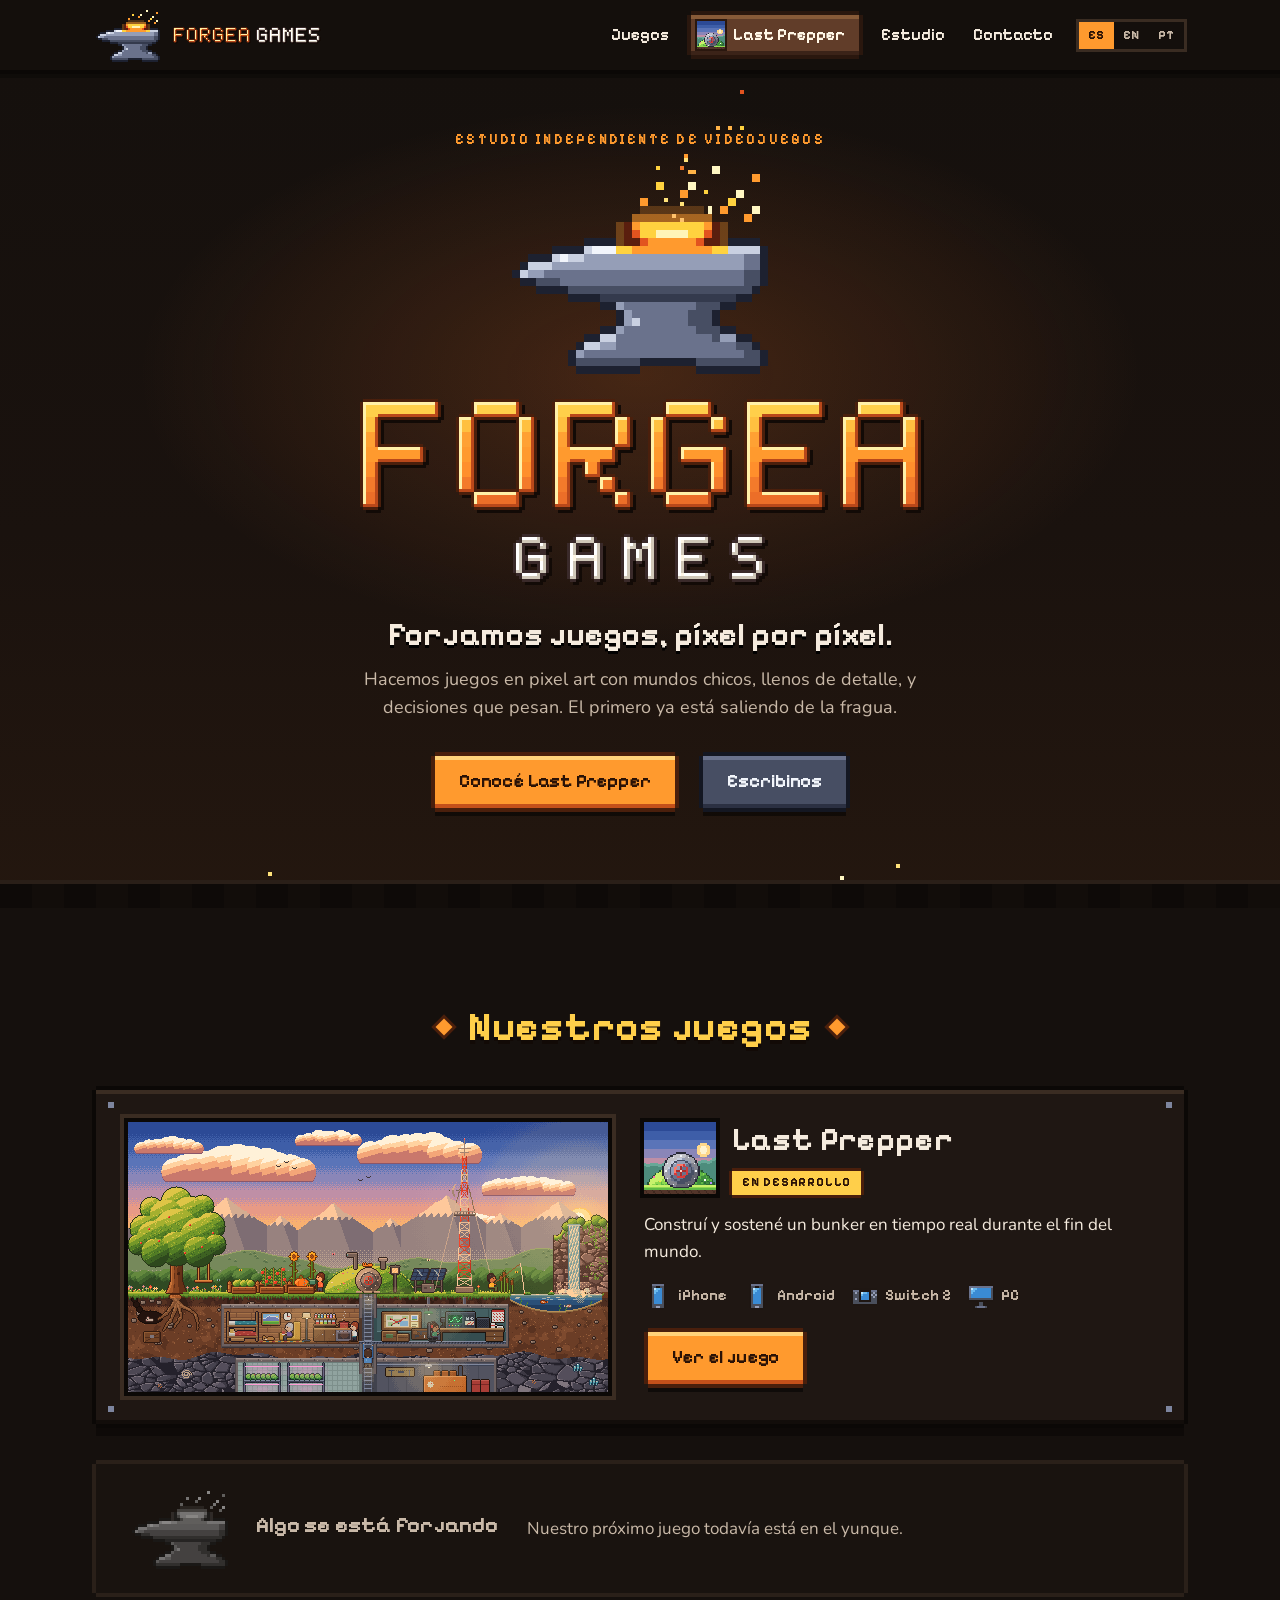
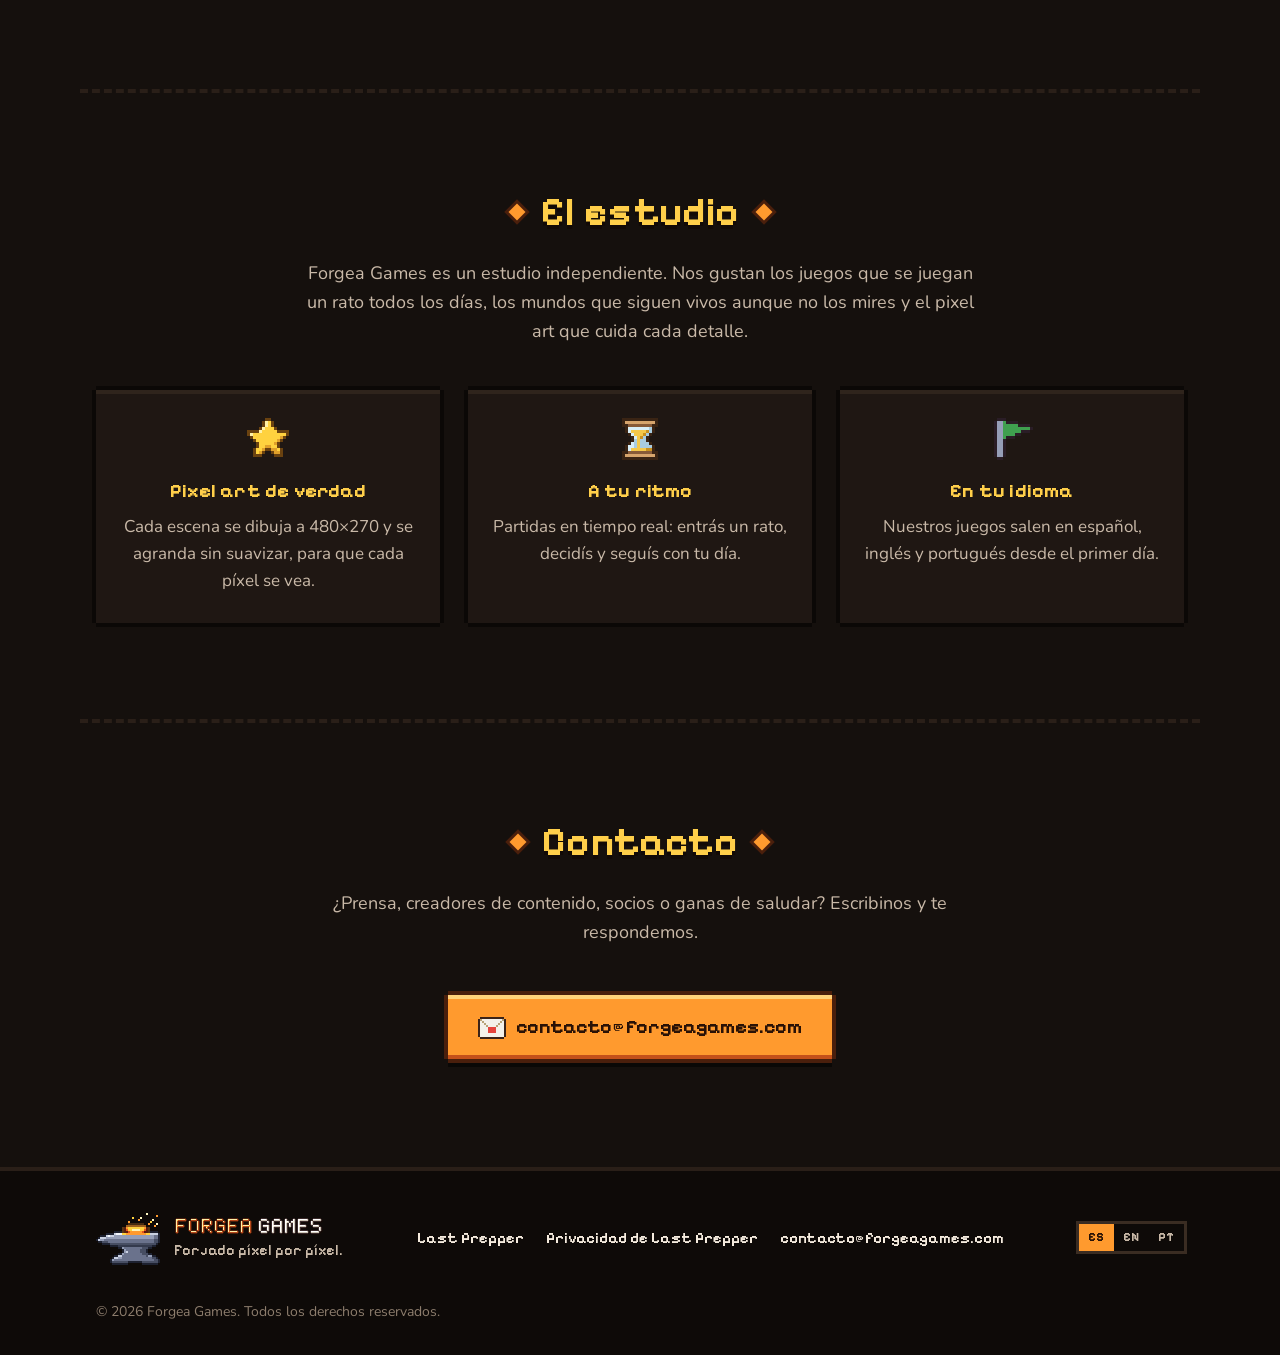
==== commit 6b71a66a: "Sitio armado desde aa753e6" ====
--- a/index.html
+++ b/index.html
@@ -4,7 +4,7 @@
 <meta charset="utf-8">
 <meta name="viewport" content="width=device-width, initial-scale=1">
 <title>Forgea Games · Estudio independiente de videojuegos</title>
-<meta name="description" content="Forgea Games es un estudio independiente de videojuegos en pixel art. Nuestro primer juego, Bunker, llega pronto a celulares, consola y PC.">
+<meta name="description" content="Forgea Games es un estudio independiente de videojuegos en pixel art. Nuestro primer juego, Last Prepper, llega pronto a celulares, consola y PC.">
 <link rel="canonical" href="https://forgeagames.com/">
 <link rel="alternate" hreflang="es" href="https://forgeagames.com/">
 <link rel="alternate" hreflang="en" href="https://forgeagames.com/en/">
@@ -13,7 +13,7 @@
 <meta property="og:type" content="website">
 <meta property="og:site_name" content="Forgea Games">
 <meta property="og:title" content="Forgea Games · Estudio independiente de videojuegos">
-<meta property="og:description" content="Forgea Games es un estudio independiente de videojuegos en pixel art. Nuestro primer juego, Bunker, llega pronto a celulares, consola y PC.">
+<meta property="og:description" content="Forgea Games es un estudio independiente de videojuegos en pixel art. Nuestro primer juego, Last Prepper, llega pronto a celulares, consola y PC.">
 <meta property="og:url" content="https://forgeagames.com/">
 <meta property="og:image" content="https://forgeagames.com/assets/img/og/forgea.png">
 <meta property="og:image:width" content="1200">
@@ -26,7 +26,7 @@
 <link rel="apple-touch-icon" href="./assets/img/forgea/apple-touch-icon.png?v=81896b90">
 <link rel="manifest" href="./site.webmanifest">
 <link rel="preload" href="./assets/fonts/bunker-pixel-700.woff2?v=e2ce16b4" as="font" type="font/woff2" crossorigin>
-<link rel="stylesheet" href="./assets/css/sitio.css?v=8b148fa3">
+<link rel="stylesheet" href="./assets/css/sitio.css?v=146abf3e">
 <script>document.documentElement.classList.add('js')</script>
 <script type="application/ld+json">{"@context": "https://schema.org", "@type": "Organization", "name": "Forgea Games", "url": "https://forgeagames.com/", "logo": "https://forgeagames.com/assets/img/forgea/icon-512.png", "email": "contacto@forgeagames.com"}</script>
 </head>
@@ -46,7 +46,7 @@
       <a class="menu__link" href="./#juegos">Juegos</a>
       <a class="menu__solapa" href="bunker/">
         <img src="./assets/img/bunker/icono.png?v=cd34c336" width="28" height="28" alt="">
-        <span>Bunker</span>
+        <span>Last Prepper</span>
       </a>
       <a class="menu__link" href="./#estudio">Estudio</a>
       <a class="menu__link" href="./#contacto">Contacto</a>
@@ -66,7 +66,7 @@
     <p class="forja__lema">Forjamos juegos, píxel por píxel.</p>
     <p class="forja__texto">Hacemos juegos en pixel art con mundos chicos, llenos de detalle, y decisiones que pesan. El primero ya está saliendo de la fragua.</p>
     <div class="botones">
-      <a class="boton boton--fuego" href="bunker/">Conocé Bunker</a>
+      <a class="boton boton--fuego" href="bunker/">Conocé Last Prepper</a>
       <a class="boton boton--acero" href="#contacto">Escribinos</a>
     </div>
   </div>
@@ -83,7 +83,7 @@
         <div class="juego__cabeza">
           <img class="juego__icono pixel" src="./assets/img/bunker/icono.png?v=cd34c336" width="72" height="72" alt="">
           <div>
-            <h3 id="nombre-bunker" class="juego__nombre"><a href="bunker/">Bunker</a></h3>
+            <h3 id="nombre-bunker" class="juego__nombre"><a href="bunker/">Last Prepper</a></h3>
             <p class="chip">En desarrollo</p>
           </div>
         </div>
@@ -148,8 +148,8 @@
       </div>
     </div>
     <nav class="pie__links" aria-label="Enlaces">
-      <a href="bunker/">Bunker</a>
-      <a href="bunker/privacidad/">Privacidad de Bunker</a>
+      <a href="bunker/">Last Prepper</a>
+      <a href="bunker/privacidad/">Privacidad de Last Prepper</a>
       <a href="mailto:contacto@forgeagames.com">contacto@forgeagames.com</a>
     </nav>
     <div class="idiomas idiomas--pie" role="group" aria-label="Idioma"><a href="./" hreflang="es" lang="es-419" title="Español" aria-current="true">ES</a><a href="en/" hreflang="en" lang="en" title="English">EN</a><a href="pt/" hreflang="pt-BR" lang="pt-BR" title="Português">PT</a></div>
--- a/assets/css/sitio.css
+++ b/assets/css/sitio.css
@@ -205,11 +205,11 @@
 .escena__cartel { position: absolute; top: clamp(14px, 3.2vw, 44px); left: 50%; transform: translateX(-50%); display: flex; flex-direction: column; align-items: center; pointer-events: none; }
 .cartel { margin: 0; line-height: 0; border-style: solid; border-color: transparent; border-width: 24px 24px 30px; padding: 2px 18px 0;
   border-image: url(../img/ui/tabla.png) 24 24 30 24 fill / 24px 24px 30px 24px repeat; image-rendering: pixelated; filter: drop-shadow(0 6px 0 rgba(20, 10, 4, .45)); }
-.cartel img { width: 189px; height: 64px; image-rendering: pixelated; }
+.cartel img { width: min(371px, calc(100vw - 112px)); height: auto; image-rendering: pixelated; }
 .papelito { margin: -6px 0 0; padding: 6px 14px 8px; font: 700 .8125rem/1 var(--pixel-font); color: var(--tinta); letter-spacing: .04em; background: #f3e3c3; box-shadow: 0 -3px 0 0 #a58a5e, 0 3px 0 0 #a58a5e, -3px 0 0 0 #a58a5e, 3px 0 0 0 #a58a5e, 0 6px 0 0 rgba(0, 0, 0, .3); transform: rotate(-2deg); }
 @media (min-width: 900px) {
   .cartel { border-width: 48px 48px 60px; padding: 4px 40px 0; border-image-width: 48px 48px 60px 48px; }
-  .cartel img { width: 378px; height: 128px; }
+  .cartel img { width: 742px; height: 128px; }
   .papelito { margin-top: -10px; font-size: 1rem; padding: 8px 18px 10px; }
 }
 
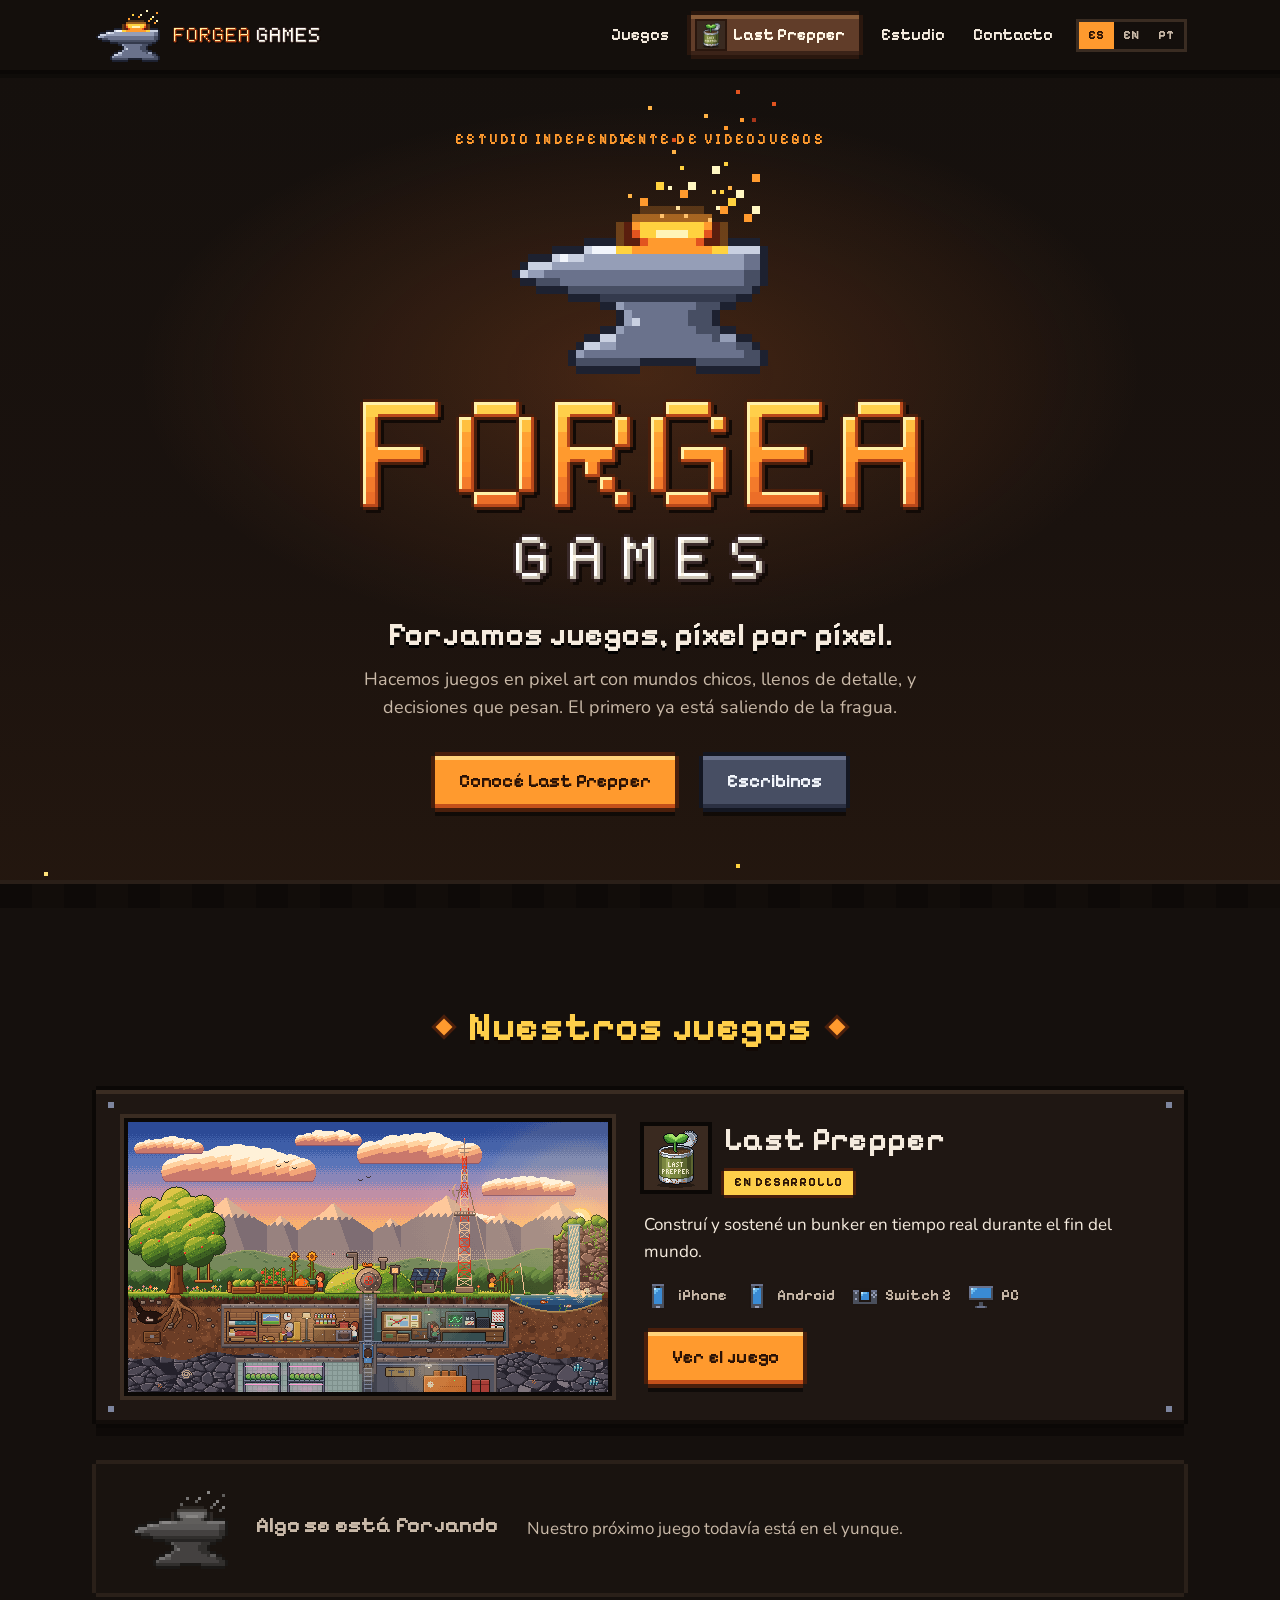
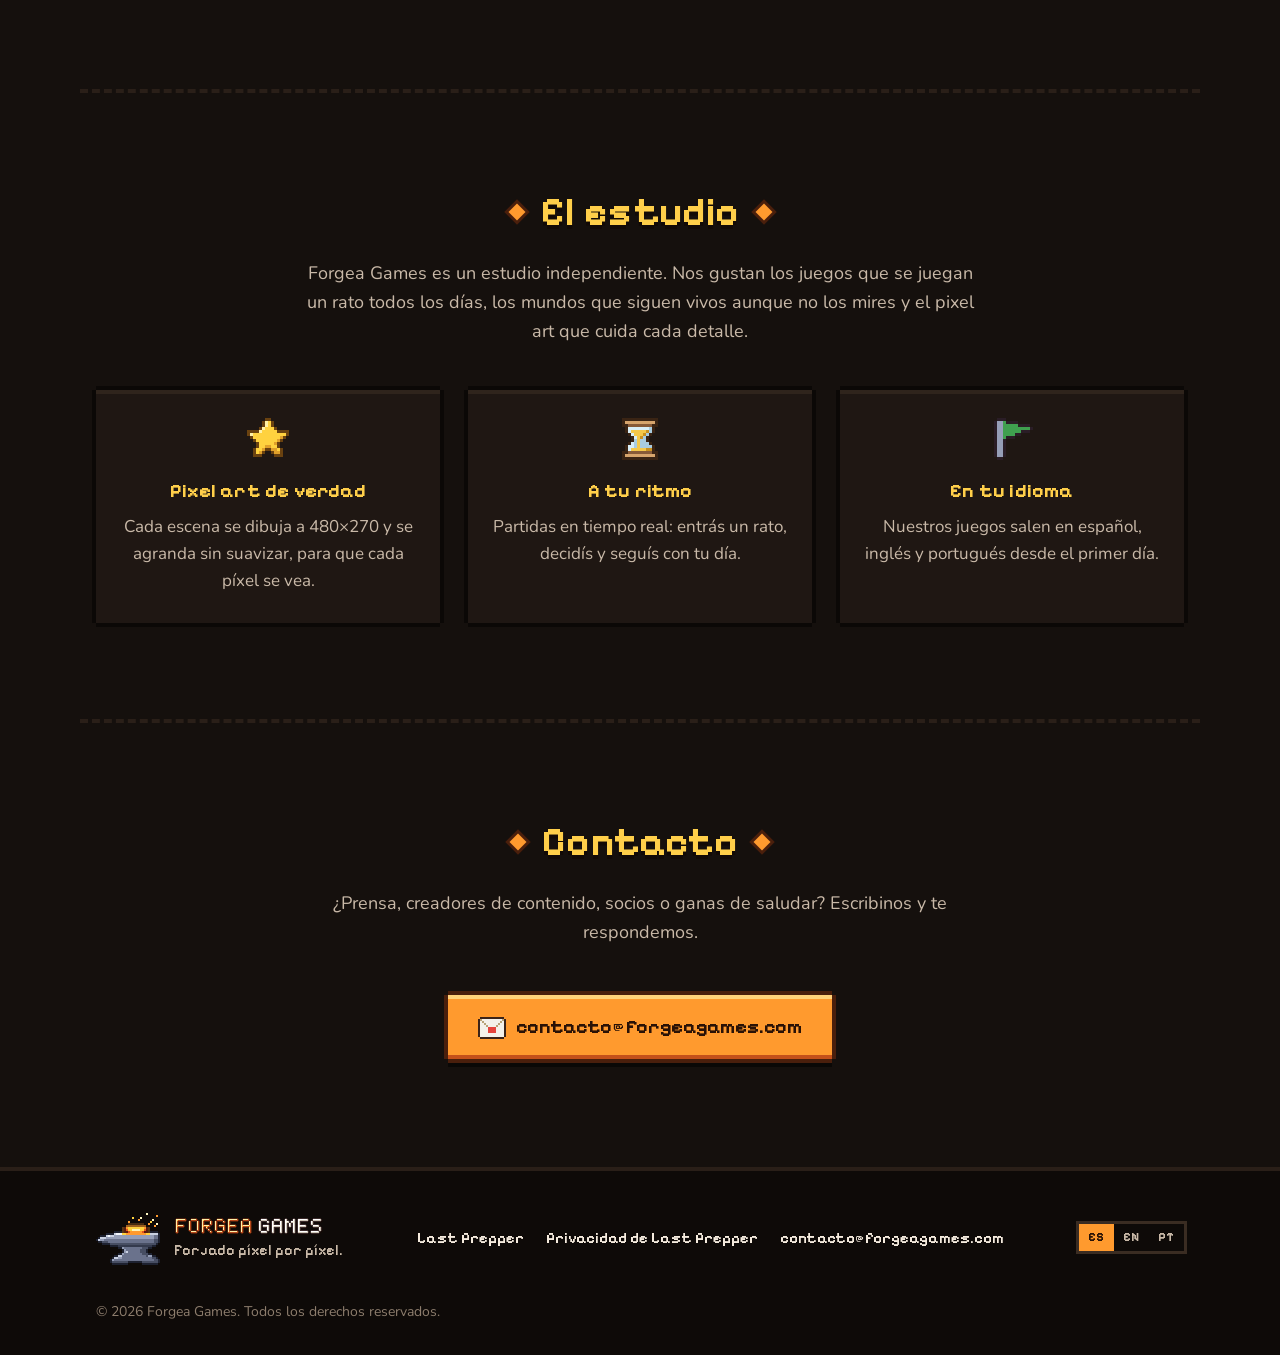
==== commit 88080484: "Sitio armado desde fa87a18" ====
--- a/index.html
+++ b/index.html
@@ -26,7 +26,7 @@
 <link rel="apple-touch-icon" href="./assets/img/forgea/apple-touch-icon.png?v=81896b90">
 <link rel="manifest" href="./site.webmanifest">
 <link rel="preload" href="./assets/fonts/bunker-pixel-700.woff2?v=e2ce16b4" as="font" type="font/woff2" crossorigin>
-<link rel="stylesheet" href="./assets/css/sitio.css?v=146abf3e">
+<link rel="stylesheet" href="./assets/css/sitio.css?v=f7527b26">
 <script>document.documentElement.classList.add('js')</script>
 <script type="application/ld+json">{"@context": "https://schema.org", "@type": "Organization", "name": "Forgea Games", "url": "https://forgeagames.com/", "logo": "https://forgeagames.com/assets/img/forgea/icon-512.png", "email": "contacto@forgeagames.com"}</script>
 </head>
@@ -45,7 +45,7 @@
     <nav id="menu" class="menu" aria-label="Principal">
       <a class="menu__link" href="./#juegos">Juegos</a>
       <a class="menu__solapa" href="bunker/">
-        <img src="./assets/img/bunker/icono.png?v=cd34c336" width="28" height="28" alt="">
+        <img src="./assets/img/bunker/icono-chico.png?v=d66072d7" width="28" height="28" alt="">
         <span>Last Prepper</span>
       </a>
       <a class="menu__link" href="./#estudio">Estudio</a>
@@ -81,7 +81,7 @@
       </a>
       <div class="juego__info">
         <div class="juego__cabeza">
-          <img class="juego__icono pixel" src="./assets/img/bunker/icono.png?v=cd34c336" width="72" height="72" alt="">
+          <img class="juego__icono pixel" src="./assets/img/bunker/icono.png?v=f61abbee" width="64" height="64" alt="">
           <div>
             <h3 id="nombre-bunker" class="juego__nombre"><a href="bunker/">Last Prepper</a></h3>
             <p class="chip">En desarrollo</p>
--- a/assets/css/sitio.css
+++ b/assets/css/sitio.css
@@ -92,7 +92,7 @@
 .menu__link { padding: 10px 12px; font: 600 1rem/1 var(--pixel-font); color: var(--texto); text-decoration: none; }
 .menu__link:hover { color: var(--fuego-claro); }
 .menu__solapa { display: inline-flex; align-items: center; gap: 8px; margin: 0 6px; padding: 6px 14px 6px 6px; font: 700 1rem/1 var(--pixel-font); color: #fff7e6; text-decoration: none; background: #613d29; box-shadow: 0 -4px 0 0 #2a170e, 0 4px 0 0 #2a170e, -4px 0 0 0 #2a170e, 4px 0 0 0 #2a170e, inset 0 4px 0 0 #875a38, inset 0 -4px 0 0 #3b2318; }
-.menu__solapa img { width: 28px; height: 28px; image-rendering: pixelated; box-shadow: 0 0 0 2px #2a170e; }
+.menu__solapa img { width: 28px; height: 28px; image-rendering: auto; box-shadow: 0 0 0 2px #2a170e; }
 .menu__solapa:hover { color: #fff7e6; filter: brightness(1.12); }
 .menu__solapa[aria-current] { background: #5fb845; color: #10260f; box-shadow: 0 -4px 0 0 #1f5531, 0 4px 0 0 #1f5531, -4px 0 0 0 #1f5531, 4px 0 0 0 #1f5531, inset 0 4px 0 0 #8fd94e, inset 0 -4px 0 0 #3f8f3d; }
 .idiomas { display: inline-flex; margin-left: 10px; box-shadow: 0 0 0 3px #3a2c22; }
@@ -148,7 +148,7 @@
 .juego__arte img { width: 100%; height: auto; aspect-ratio: 16 / 9; object-fit: cover; }
 .juego__info { display: flex; flex-direction: column; align-items: flex-start; }
 .juego__cabeza { display: flex; align-items: center; gap: 16px; margin-bottom: 16px; }
-.juego__icono { width: 72px; height: 72px; image-rendering: pixelated; box-shadow: 0 0 0 4px var(--linea); }
+.juego__icono { width: 64px; height: 64px; image-rendering: pixelated; box-shadow: 0 0 0 4px var(--linea); }
 .juego__nombre { margin: 0 0 8px; font-size: 2rem; }
 .juego__nombre a { color: var(--texto); text-decoration: none; }
 .juego__nombre a:hover { color: var(--fuego-claro); }
